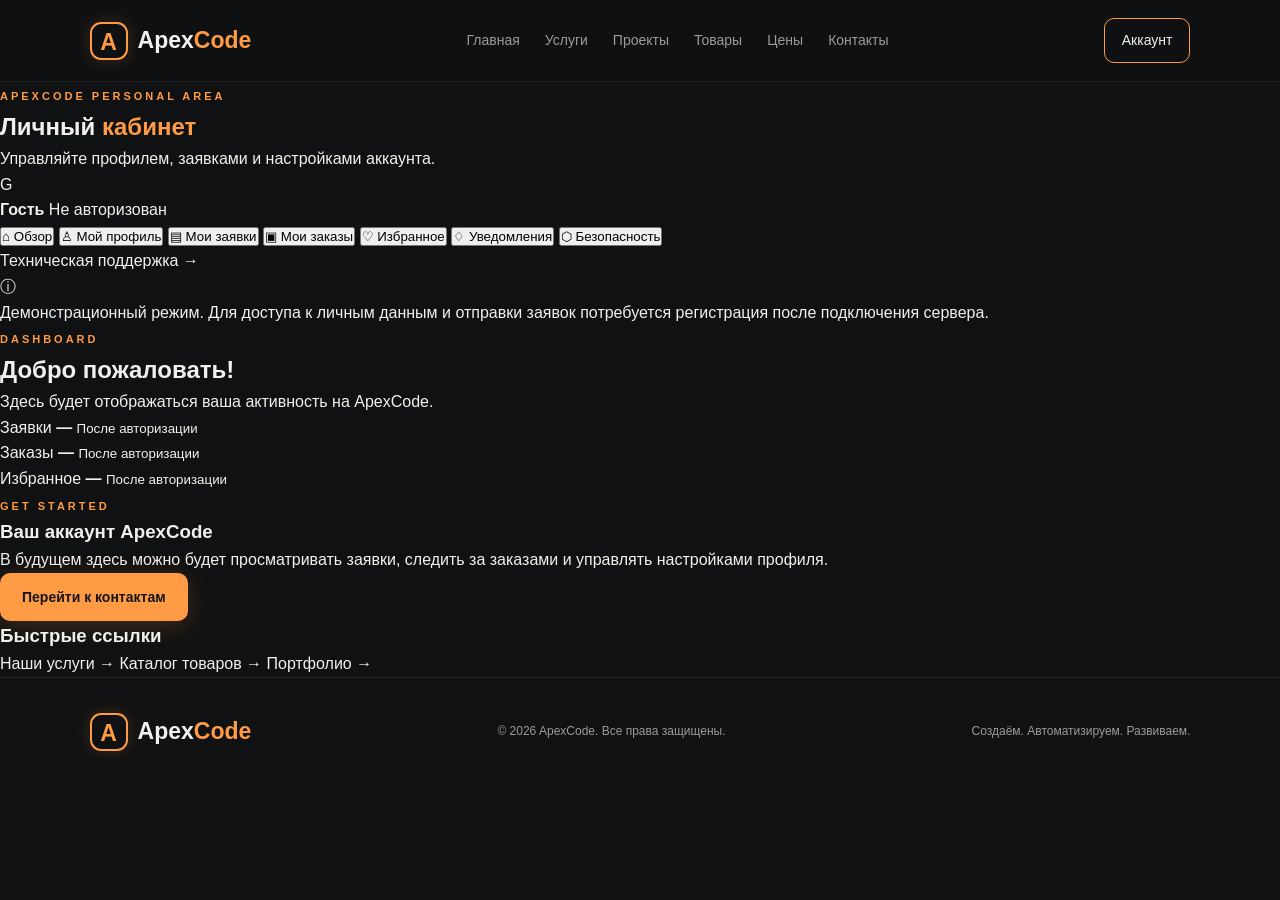
==== account.html @ 6a80cbb8 "Create account.html" ====
<!DOCTYPE html>
<html lang="ru">
<head>
  <meta charset="UTF-8">
  <meta name="viewport" content="width=device-width, initial-scale=1.0">
  <meta name="theme-color" content="#101112">
  <meta name="description" content="Личный кабинет ApexCode.">

  <title>Личный кабинет — ApexCode</title>

  <link rel="stylesheet" href="css/style.css">
  <link rel="stylesheet" href="css/account.css">
</head>
<body>

  <header class="header">
    <a href="index.html" class="logo">
      <span class="logo-icon">A</span>
      <span>Apex<span class="accent">Code</span></span>
    </a>

    <button class="menu-toggle" id="menuToggle"
      aria-label="Открыть меню" aria-expanded="false">☰</button>

    <nav class="navigation" id="navigation">
      <a href="index.html">Главная</a>
      <a href="services.html">Услуги</a>
      <a href="projects.html">Проекты</a>
      <a href="products.html">Товары</a>
      <a href="index.html#pricing">Цены</a>
      <a href="index.html#contacts">Контакты</a>
    </nav>

    <a href="account.html" class="account-button">Аккаунт</a>
  </header>

  <main class="account-page">

    <section class="account-heading">
      <span class="eyebrow">APEXCODE PERSONAL AREA</span>
      <h1>Личный <span class="accent">кабинет</span></h1>
      <p>Управляйте профилем, заявками и настройками аккаунта.</p>
    </section>

    <div class="account-layout">

      <aside class="account-sidebar">
        <div class="profile-summary">
          <div class="profile-avatar">G</div>
          <div>
            <strong>Гость</strong>
            <span>Не авторизован</span>
          </div>
        </div>

        <nav class="account-menu" aria-label="Разделы личного кабинета">
          <button class="account-tab active" data-tab="overview">
            <span>⌂</span> Обзор
          </button>
          <button class="account-tab" data-tab="profile">
            <span>♙</span> Мой профиль
          </button>
          <button class="account-tab" data-tab="applications">
            <span>▤</span> Мои заявки
          </button>
          <button class="account-tab" data-tab="orders">
            <span>▣</span> Мои заказы
          </button>
          <button class="account-tab" data-tab="favorites">
            <span>♡</span> Избранное
          </button>
          <button class="account-tab" data-tab="notifications">
            <span>♢</span> Уведомления
          </button>
          <button class="account-tab" data-tab="security">
            <span>⬡</span> Безопасность
          </button>
        </nav>

        <a class="support-link" href="https://t.me/ApexCodeHelp"
          target="_blank" rel="noopener noreferrer">
          Техническая поддержка →
        </a>
      </aside>

      <section class="account-content">

        <div class="account-notice">
          <span>ⓘ</span>
          <p>
            Демонстрационный режим. Для доступа к личным данным
            и отправки заявок потребуется регистрация после подключения сервера.
          </p>
        </div>

        <!-- ОБЗОР -->
        <section class="tab-panel active" id="tab-overview">
          <div class="panel-heading">
            <div>
              <span class="eyebrow">DASHBOARD</span>
              <h2>Добро пожаловать!</h2>
              <p>Здесь будет отображаться ваша активность на ApexCode.</p>
            </div>
          </div>

          <div class="account-stats">
            <article class="stat-card">
              <span>Заявки</span>
              <strong>—</strong>
              <small>После авторизации</small>
            </article>
            <article class="stat-card">
              <span>Заказы</span>
              <strong>—</strong>
              <small>После авторизации</small>
            </article>
            <article class="stat-card">
              <span>Избранное</span>
              <strong>—</strong>
              <small>После авторизации</small>
            </article>
          </div>

          <div class="account-card">
            <span class="eyebrow">GET STARTED</span>
            <h3>Ваш аккаунт ApexCode</h3>
            <p>
              В будущем здесь можно будет просматривать заявки,
              следить за заказами и управлять настройками профиля.
            </p>
            <a href="index.html#contacts" class="button primary">
              Перейти к контактам
            </a>
          </div>

          <div class="account-card">
            <h3>Быстрые ссылки</h3>
            <div class="quick-links">
              <a href="services.html">Наши услуги →</a>
              <a href="products.html">Каталог товаров →</a>
              <a href="projects.html">Портфолио →</a>
            </div>
          </div>
        </section>

        <!-- ПРОФИЛЬ -->
        <section class="tab-panel" id="tab-profile" hidden>
          <div class="panel-heading">
            <span class="eyebrow">PERSONAL INFORMATION</span>
            <h2>Мой профиль</h2>
            <p>Информация о вашем аккаунте.</p>
          </div>

          <div class="account-card">
            <div class="profile-large-avatar">G</div>
            <h3>Гостевой режим</h3>
            <p>Профиль появится после подключения авторизации.</p>
            <div class="information-row">
              <span>Имя</span>
              <strong>Не указано</strong>
            </div>
            <div class="information-row">
              <span>Email</span>
              <strong>Не подключён</strong>
            </div>
            <div class="information-row">
              <span>Telegram</span>
              <strong>Не подключён</strong>
            </div>
          </div>
        </section>

        <!-- ЗАЯВКИ -->
        <section class="tab-panel" id="tab-applications" hidden>
          <div class="panel-heading">
            <span class="eyebrow">APPLICATIONS</span>
            <h2>Мои заявки</h2>
            <p>История обращений по товарам и услугам.</p>
          </div>

          <div class="empty-state">
            <span>▤</span>
            <h3>Заявок пока нет</h3>
            <p>После авторизации здесь появятся ваши обращения.</p>
            <a href="services.html" class="button primary">Выбрать услугу</a>
          </div>
        </section>

        <!-- ЗАКАЗЫ -->
        <section class="tab-panel" id="tab-orders" hidden>
          <div class="panel-heading">
            <span class="eyebrow">ORDERS</span>
            <h2>Мои заказы</h2>
            <p>Статусы и история ваших заказов.</p>
          </div>

          <div class="empty-state">
            <span>▣</span>
            <h3>Заказов пока нет</h3>
            <p>Здесь будут отображаться согласованные заказы.</p>
            <a href="products.html" class="button primary">Открыть каталог</a>
          </div>
        </section>

        <!-- ИЗБРАННОЕ -->
        <section class="tab-panel" id="tab-favorites" hidden>
          <div class="panel-heading">
            <span class="eyebrow">FAVORITES</span>
            <h2>Избранное</h2>
            <p>Сохранённые товары и услуги.</p>
          </div>

          <div class="empty-state">
            <span>♡</span>
            <h3>Избранное будет доступно после входа</h3>
            <p>Сохранённые позиции можно будет просматривать в одном месте.</p>
            <a href="products.html" class="button primary">Открыть товары</a>
          </div>
        </section>

        <!-- УВЕДОМЛЕНИЯ -->
        <section class="tab-panel" id="tab-notifications" hidden>
          <div class="panel-heading">
            <span class="eyebrow">NOTIFICATIONS</span>
            <h2>Уведомления</h2>
            <p>События и обновления вашего аккаунта.</p>
          </div>

          <div class="empty-state">
            <span>♢</span>
            <h3>Пока нет уведомлений</h3>
            <p>Новые сообщения и изменения статусов будут появляться здесь.</p>
          </div>
        </section>

        <!-- БЕЗОПАСНОСТЬ -->
        <section class="tab-panel" id="tab-security" hidden>
          <div class="panel-heading">
            <span class="eyebrow">ACCOUNT SECURITY</span>
            <h2>Безопасность</h2>
            <p>Настройки защиты аккаунта.</p>
          </div>

          <div class="account-card">
            <div class="information-row">
              <span>Email</span>
              <strong>Не подключён</strong>
            </div>
            <div class="information-row">
              <span>Telegram</span>
              <strong>Не подключён</strong>
            </div>
            <div class="information-row">
              <span>Активные сессии</span>
              <strong>Недоступно</strong>
            </div>
            <p class="security-note">
              Управление паролем, подключёнными способами входа
              и сессиями появится после создания backend.
            </p>
          </div>
        </section>

      </section>
    </div>
  </main>

  <footer class="footer">
    <a href="index.html" class="logo">
      <span class="logo-icon">A</span>
      <span>Apex<span class="accent">Code</span></span>
    </a>
    <p>© 2026 ApexCode. Все права защищены.</p>
    <span class="footer-caption">Создаём. Автоматизируем. Развиваем.</span>
  </footer>

  <script src="js/main.js"></script>
  <script src="js/account.js"></script>
</body>
</html>
---- css/style.css ----
:root {
  --bg: #101112;
  --card: #191b1d;
  --accent: #ff9b45;
  --glow: #ffc078;
  --text: #f1f0ec;
  --muted: #999b9d;
  --border: rgba(255, 255, 255, 0.08);
}

* {
  margin: 0;
  padding: 0;
  box-sizing: border-box;
}

html {
  scroll-behavior: smooth;
}

body {
  background: var(--bg);
  color: var(--text);
  font-family: Inter, Arial, sans-serif;
  line-height: 1.6;
}

a {
  color: inherit;
  text-decoration: none;
}

.accent {
  color: var(--accent);
}

.header {
  min-height: 82px;
  padding: 16px 7%;
  display: flex;
  align-items: center;
  justify-content: space-between;
  gap: 24px;
  border-bottom: 1px solid var(--border);
  position: sticky;
  top: 0;
  z-index: 100;
  background: rgba(16, 17, 18, 0.92);
  backdrop-filter: blur(16px);
}

.logo {
  display: flex;
  align-items: center;
  gap: 10px;
  font-size: 23px;
  font-weight: 800;
  white-space: nowrap;
}

.logo-icon {
  width: 38px;
  height: 38px;
  display: grid;
  place-items: center;
  border: 2px solid var(--accent);
  color: var(--accent);
  border-radius: 11px;
  box-shadow: 0 0 18px rgba(255, 155, 69, 0.18);
}

.navigation {
  display: flex;
  align-items: center;
  gap: 25px;
}

.navigation a {
  color: var(--muted);
  font-size: 14px;
  transition: 0.25s;
}

.navigation a:hover {
  color: var(--accent);
}

.account-button {
  border: 1px solid var(--accent);
  border-radius: 10px;
  padding: 10px 17px;
  font-size: 14px;
  transition: 0.25s;
}

.account-button:hover {
  background: var(--accent);
  color: #101112;
}

.menu-toggle {
  display: none;
  background: none;
  color: var(--text);
  border: 0;
  font-size: 25px;
  cursor: pointer;
}

.hero {
  min-height: 650px;
  padding: 90px 9%;
  display: grid;
  grid-template-columns: 1fr 1fr;
  align-items: center;
  gap: 60px;
  overflow: hidden;
}

.eyebrow {
  color: var(--accent);
  font-size: 11px;
  font-weight: 800;
  letter-spacing: 3px;
}

.hero h1 {
  font-size: clamp(42px, 5vw, 70px);
  line-height: 1.12;
  margin: 25px 0;
  letter-spacing: -2px;
}

.hero-content p,
.section-heading p,
.contact-section p {
  color: var(--muted);
  max-width: 530px;
}

.hero-buttons {
  display: flex;
  flex-wrap: wrap;
  gap: 14px;
  margin-top: 35px;
}

.button {
  display: inline-block;
  padding: 13px 22px;
  border-radius: 10px;
  font-weight: 700;
  font-size: 14px;
  transition: 0.25s;
}

.button:hover {
  transform: translateY(-3px);
}

.primary {
  background: var(--accent);
  color: #151515;
  box-shadow: 0 5px 25px rgba(255, 155, 69, 0.2);
}

.primary:hover {
  background: var(--glow);
}

.secondary {
  border: 1px solid var(--border);
}

.secondary:hover {
  border-color: var(--accent);
}

.hero-visual {
  height: 390px;
  display: grid;
  place-items: center;
  position: relative;
}

.core {
  width: 170px;
  height: 170px;
  display: grid;
  place-items: center;
  border: 2px solid var(--accent);
  border-radius: 35px;
  transform: rotate(45deg);
  background: radial-gradient(circle, #3b281a, #171719 70%);
  box-shadow: 0 0 55px rgba(255, 155, 69, 0.3);
  animation: float 5s ease-in-out infinite;
}

.core span {
  transform: rotate(-45deg);
  font-size: 85px;
  font-weight: 900;
  color: var(--accent);
}

.orbit {
  position: absolute;
  width: 330px;
  height: 330px;
  border: 1px solid rgba(255, 155, 69, 0.25);
  border-radius: 50%;
}

.orbit-two {
  width: 410px;
  height: 410px;
  border-style: dashed;
  animation: rotate 35s linear infinite;
}

.visual-label {
  position: absolute;
  bottom: 0;
  color: var(--muted);
  font-size: 10px;
  letter-spacing: 5px;
}

@keyframes float {
  0%, 100% { translate: 0 0; }
  50% { translate: 0 -15px; }
}

@keyframes rotate {
  to { transform: rotate(360deg); }
}

.section {
  padding: 95px 9%;
}

.section-heading {
  text-align: center;
  margin-bottom: 45px;
}

.section-heading h2,
.contact-section h2 {
  font-size: clamp(30px, 4vw, 45px);
  margin: 12px 0;
}

.section-heading p {
  margin: auto;
}

.cards {
  display: grid;
  grid-template-columns: repeat(3, 1fr);
  gap: 22px;
}

.card {
  padding: 30px;
  background: var(--card);
  border: 1px solid var(--border);
  border-radius: 17px;
  transition: 0.3s;
}

.card:hover {
  transform: translateY(-7px);
  border-color: rgba(255, 155, 69, 0.55);
  box-shadow: 0 12px 35px rgba(0, 0, 0, 0.25);
}

.card-icon {
  color: var(--accent);
  font-size: 35px;
  margin-bottom: 20px;
}

.card h3 {
  font-size: 21px;
  margin-bottom: 12px;
}

.card p {
  color: var(--muted);
  font-size: 14px;
  margin-bottom: 20px;
}

.card a {
  color: var(--accent);
  font-size: 14px;
}

.projects {
  background: #141516;
}

.project-tag {
  display: inline-block;
  color: var(--accent);
  font-size: 10px;
  letter-spacing: 2px;
  margin-bottom: 20px;
}

.coming-soon {
  display: inline-block;
  color: var(--accent);
  border: 1px solid var(--accent);
  padding: 7px 18px;
  border-radius: 30px;
  margin-top: 25px;
  font-size: 11px;
  letter-spacing: 2px;
}

.contact-section {
  margin: 70px 9%;
  padding: 65px 30px;
  text-align: center;
  border: 1px solid rgba(255, 155, 69, 0.25);
  border-radius: 22px;
  background: radial-gradient(ellipse at center, #352315, #191b1d 75%);
}

.contact-section p {
  margin: 0 auto 25px;
}

.footer {
  padding: 35px 7%;
  border-top: 1px solid var(--border);
  display: flex;
  align-items: center;
  justify-content: space-between;
  flex-wrap: wrap;
  gap: 20px;
}

.footer p,
.footer-caption {
  color: var(--muted);
  font-size: 12px;
}

@media (max-width: 950px) {
  .navigation {
    gap: 12px;
  }

  .navigation a {
    font-size: 12px;
  }

  .hero {
    padding-left: 6%;
    padding-right: 6%;
    gap: 25px;
  }
}

@media (max-width: 760px) {
  .header {
    flex-wrap: wrap;
  }

  .menu-toggle {
    display: block;
  }

  .navigation {
    display: none;
    width: 100%;
    flex-direction: column;
    align-items: flex-start;
    padding: 15px 0;
  }

  .navigation.open {
    display: flex;
  }

  .account-button {
    display: none;
  }

  .hero {
    grid-template-columns: 1fr;
    padding-top: 65px;
    text-align: center;
  }

  .hero-content p {
    margin: auto;
  }

  .hero-buttons {
    justify-content: center;
  }

  .hero-visual {
    height: 340px;
  }

  .cards {
    grid-template-columns: 1fr;
  }

  .section {
    padding: 65px 7%;
  }

  .footer {
    flex-direction: column;
    text-align: center;
  }
}

@media (prefers-reduced-motion: reduce) {
  *, *::before, *::after {
    scroll-behavior: auto !important;
    animation-duration: 0.01ms !important;
    animation-iteration-count: 1 !important;
    transition-duration: 0.01ms !important;
  }
}
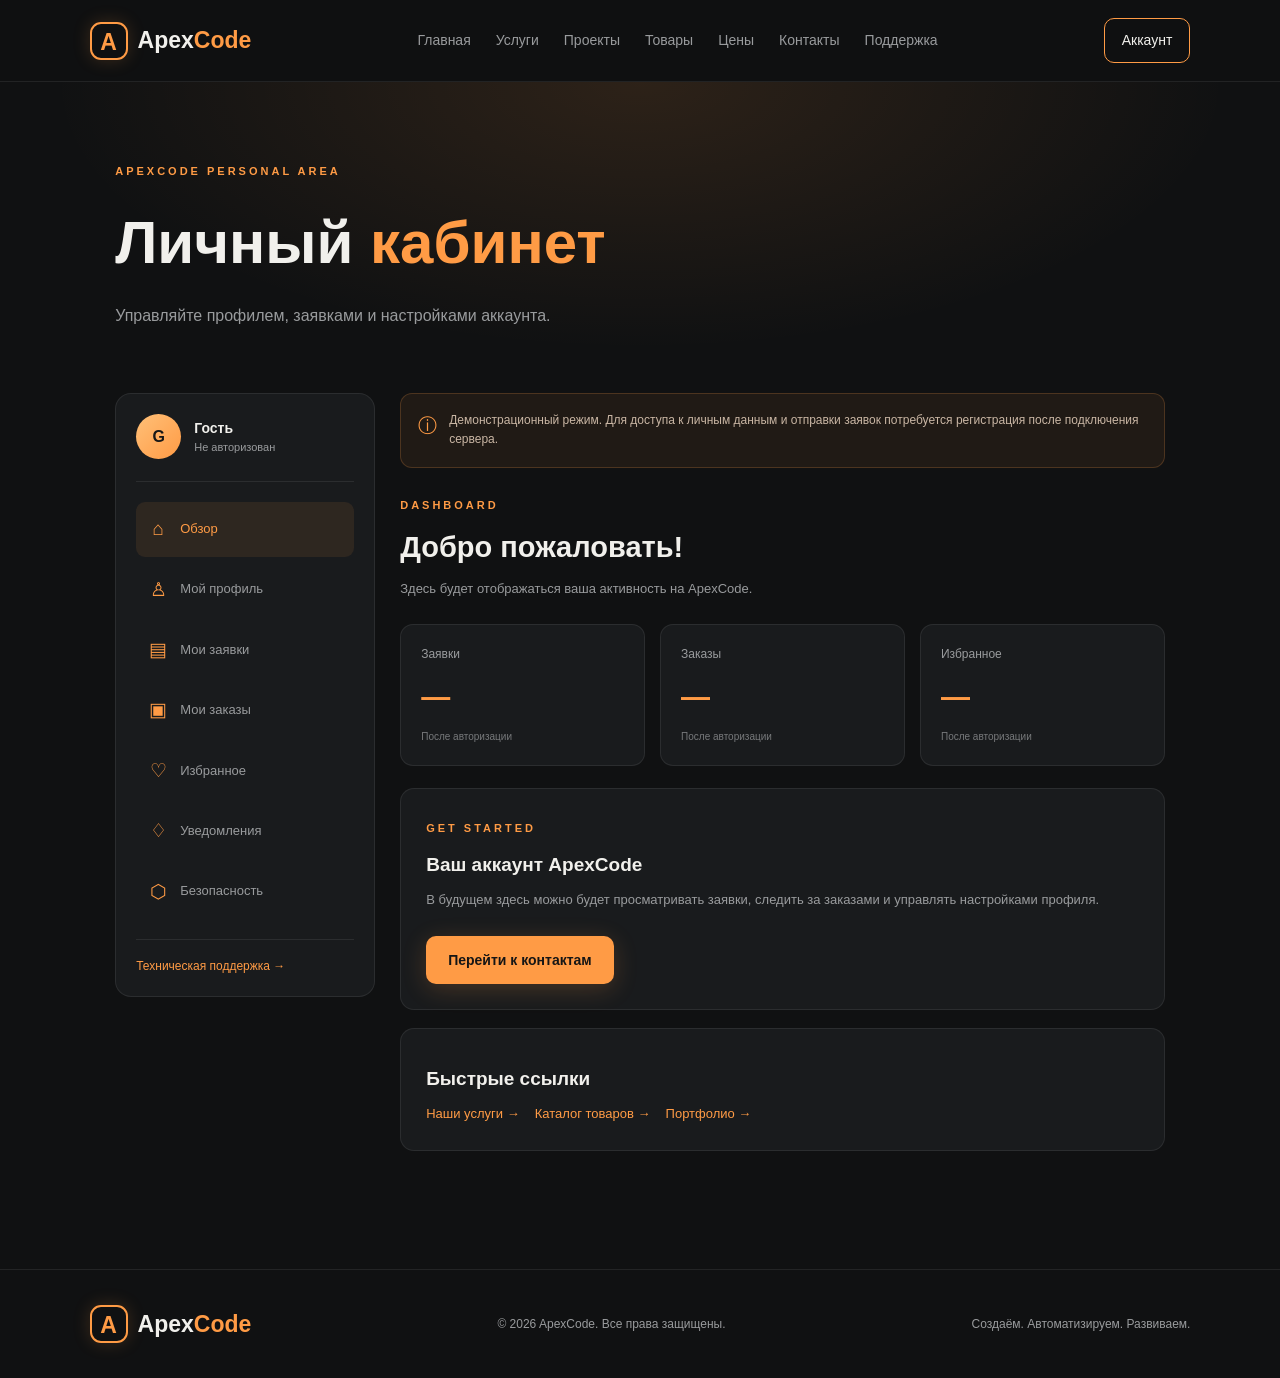
==== commit b4eb535e: "Update account.html" ====
--- a/account.html
+++ b/account.html
@@ -30,6 +30,7 @@
       <a href="products.html">Товары</a>
       <a href="index.html#pricing">Цены</a>
       <a href="index.html#contacts">Контакты</a>
+      <a href="support.html">Поддержка</a>
     </nav>
 
     <a href="account.html" class="account-button">Аккаунт</a>
--- a/css/account.css
+++ b/css/account.css
@@ -0,0 +1,336 @@
+
+.account-page {
+  min-height: 75vh;
+  padding-bottom: 80px;
+}
+
+.account-heading {
+  padding: 75px 9% 45px;
+  background: radial-gradient(
+    ellipse at 50% 0%,
+    rgba(255,155,69,.12),
+    transparent 65%
+  );
+}
+
+.account-heading h1 {
+  font-size: clamp(38px, 5vw, 60px);
+  margin: 12px 0;
+}
+
+.account-heading p {
+  color: var(--muted);
+}
+
+.account-layout {
+  padding: 20px 9%;
+  display: grid;
+  grid-template-columns: 260px minmax(0, 1fr);
+  gap: 25px;
+  align-items: start;
+}
+
+.account-sidebar,
+.account-content {
+  min-width: 0;
+}
+
+.account-sidebar {
+  padding: 20px;
+  background: var(--card);
+  border: 1px solid var(--border);
+  border-radius: 16px;
+}
+
+.profile-summary {
+  display: flex;
+  align-items: center;
+  gap: 13px;
+  padding-bottom: 22px;
+  border-bottom: 1px solid var(--border);
+}
+
+.profile-avatar,
+.profile-large-avatar {
+  display: grid;
+  place-items: center;
+  flex-shrink: 0;
+  color: #171717;
+  font-weight: 800;
+  background: linear-gradient(135deg, var(--glow), var(--accent));
+  border-radius: 50%;
+}
+
+.profile-avatar {
+  width: 45px;
+  height: 45px;
+}
+
+.profile-summary strong,
+.profile-summary span {
+  display: block;
+}
+
+.profile-summary strong {
+  font-size: 14px;
+}
+
+.profile-summary span {
+  color: var(--muted);
+  font-size: 11px;
+}
+
+.account-menu {
+  display: flex;
+  flex-direction: column;
+  gap: 6px;
+  margin: 20px 0;
+}
+
+.account-tab {
+  width: 100%;
+  display: flex;
+  align-items: center;
+  gap: 12px;
+  padding: 12px;
+  text-align: left;
+  color: var(--muted);
+  background: transparent;
+  border: 0;
+  border-radius: 9px;
+  font: inherit;
+  font-size: 13px;
+  cursor: pointer;
+  transition: .2s;
+}
+
+.account-tab span {
+  width: 20px;
+  color: var(--accent);
+  font-size: 19px;
+  text-align: center;
+}
+
+.account-tab:hover,
+.account-tab.active {
+  color: var(--accent);
+  background: rgba(255,155,69,.09);
+}
+
+.support-link {
+  display: block;
+  padding-top: 17px;
+  border-top: 1px solid var(--border);
+  color: var(--accent);
+  font-size: 12px;
+}
+
+.account-notice {
+  display: flex;
+  align-items: flex-start;
+  gap: 12px;
+  padding: 17px;
+  margin-bottom: 23px;
+  background: rgba(255,155,69,.07);
+  border: 1px solid rgba(255,155,69,.2);
+  border-radius: 12px;
+}
+
+.account-notice span {
+  color: var(--accent);
+  font-size: 19px;
+}
+
+.account-notice p {
+  color: #c9b6a4;
+  font-size: 12px;
+}
+
+.tab-panel[hidden] {
+  display: none;
+}
+
+.panel-heading {
+  margin-bottom: 25px;
+}
+
+.panel-heading h2 {
+  font-size: 29px;
+  margin: 8px 0;
+}
+
+.panel-heading p {
+  color: var(--muted);
+  font-size: 13px;
+}
+
+.account-stats {
+  display: grid;
+  grid-template-columns: repeat(3, 1fr);
+  gap: 15px;
+  margin-bottom: 22px;
+}
+
+.stat-card {
+  padding: 20px;
+  background: var(--card);
+  border: 1px solid var(--border);
+  border-radius: 13px;
+}
+
+.stat-card span,
+.stat-card strong,
+.stat-card small {
+  display: block;
+}
+
+.stat-card span {
+  color: var(--muted);
+  font-size: 12px;
+}
+
+.stat-card strong {
+  color: var(--accent);
+  font-size: 29px;
+  margin: 9px 0;
+}
+
+.stat-card small {
+  color: #77797b;
+  font-size: 10px;
+}
+
+.account-card {
+  padding: 25px;
+  margin-bottom: 18px;
+  background: var(--card);
+  border: 1px solid var(--border);
+  border-radius: 14px;
+}
+
+.account-card h3 {
+  margin: 10px 0;
+  font-size: 19px;
+}
+
+.account-card p {
+  color: var(--muted);
+  font-size: 13px;
+  margin-bottom: 20px;
+}
+
+.account-card .button {
+  margin-top: 5px;
+}
+
+.quick-links {
+  display: flex;
+  flex-wrap: wrap;
+  gap: 15px;
+}
+
+.quick-links a {
+  color: var(--accent);
+  font-size: 13px;
+}
+
+.profile-large-avatar {
+  width: 75px;
+  height: 75px;
+  font-size: 29px;
+  margin-bottom: 17px;
+}
+
+.information-row {
+  display: flex;
+  justify-content: space-between;
+  align-items: center;
+  gap: 15px;
+  padding: 15px 0;
+  border-bottom: 1px solid var(--border);
+  font-size: 13px;
+}
+
+.information-row span {
+  color: var(--muted);
+}
+
+.information-row strong {
+  text-align: right;
+  font-size: 12px;
+}
+
+.empty-state {
+  padding: 55px 25px;
+  text-align: center;
+  background: var(--card);
+  border: 1px solid var(--border);
+  border-radius: 15px;
+}
+
+.empty-state > span {
+  color: var(--accent);
+  font-size: 40px;
+}
+
+.empty-state h3 {
+  margin: 15px 0 8px;
+}
+
+.empty-state p {
+  color: var(--muted);
+  font-size: 13px;
+  margin-bottom: 23px;
+}
+
+.security-note {
+  margin-top: 20px;
+  margin-bottom: 0 !important;
+}
+
+@media (max-width: 900px) {
+  .account-layout {
+    grid-template-columns: 1fr;
+    padding-left: 6%;
+    padding-right: 6%;
+  }
+
+  .account-menu {
+    display: grid;
+    grid-template-columns: repeat(2, minmax(0, 1fr));
+  }
+
+  .account-heading {
+    padding-left: 6%;
+    padding-right: 6%;
+  }
+}
+
+@media (max-width: 550px) {
+  .account-stats {
+    grid-template-columns: 1fr;
+  }
+
+  .account-menu {
+    grid-template-columns: 1fr 1fr;
+  }
+
+  .account-tab {
+    font-size: 11px;
+    padding: 10px 7px;
+  }
+
+  .information-row {
+    align-items: flex-start;
+    flex-direction: column;
+    gap: 5px;
+  }
+
+  .information-row strong {
+    text-align: left;
+  }
+
+  .account-card {
+    padding: 19px;
+  }
+}
